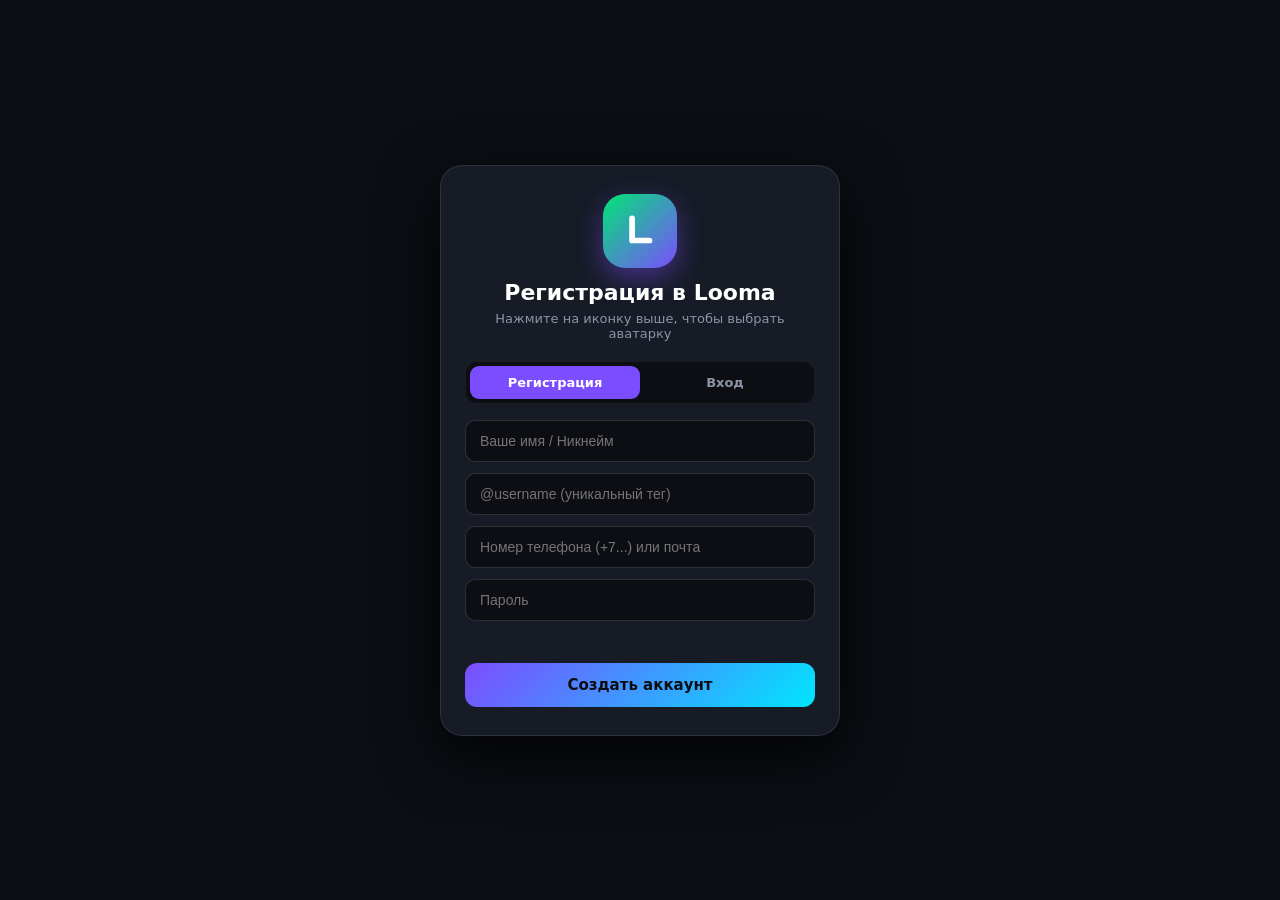
==== index.html @ 496d7947 "Update index.html" ====
<!DOCTYPE html>
<html lang="ru">
<head>
<meta charset="UTF-8">
<meta name="viewport" content="width=device-width, initial-scale=1.0">
<title>Looma</title>
<link rel="stylesheet" href="css/variables.css?v=10">
<link rel="stylesheet" href="css/base.css?v=10">
<link rel="stylesheet" href="css/layout.css?v=10">
<link rel="stylesheet" href="css/chatlist.css?v=10">
<link rel="stylesheet" href="css/chat.css?v=10">
<link rel="stylesheet" href="css/inputbar.css?v=10">
<link rel="stylesheet" href="css/panels.css?v=10">
<link rel="stylesheet" href="css/auth.css?v=10">
</head>
<body>
<svg xmlns="http://w3.org" style="display:none" aria-hidden="true">
  <symbol id="icon-menu" viewBox="0 0 24 24" fill="none" stroke="currentColor" stroke-width="2" stroke-linecap="round"><line x1="3" y1="6" x2="21" y2="6"/><line x1="3" y1="12" x2="21" y2="12"/><line x1="3" y1="18" x2="21" y2="18"/></symbol>
  <symbol id="icon-search" viewBox="0 0 24 24" fill="none" stroke="currentColor" stroke-width="2" stroke-linecap="round"><circle cx="11" cy="11" r="7"/><line x1="21" y1="21" x2="16.5" y2="16.5"/></symbol>
  <symbol id="icon-phone" viewBox="0 0 24 24" fill="none" stroke="currentColor" stroke-width="2" stroke-linecap="round" stroke-linejoin="round"><path d="M22 16.9v3a2 2 0 0 1-2.2 2 19.8 19.8 0 0 1-8.6-3.1 19.5 19.5 0 0 1-6-6A19.8 19.8 0 0 1 2.1 4.2 2 2 0 0 1 4.1 2h3a2 2 0 0 1 2 1.7c.1 1 .4 2 .7 2.9a2 2 0 0 1-.5 2.1L8.1 10a16 16 0 0 0 6 6l1.3-1.3a2 2 0 0 1 2.1-.4c.9.3 1.9.5 2.9.7a2 2 0 0 1 1.6 2z"/></symbol>
  <symbol id="icon-more" viewBox="0 0 24 24" fill="currentColor"><circle cx="12" cy="5" r="1.8"/><circle cx="12" cy="12" r="1.8"/><circle cx="12" cy="19" r="1.8"/></symbol>
  <symbol id="icon-send" viewBox="0 0 24 24" fill="currentColor"><path d="M21.9 4.6 18.8 19c-.2 1-.8 1.2-1.6.8l-4.5-3.3-2.2 2.1c-.2.2-.4.4-.9.4l.3-4.6L18.3 7c.4-.3-.1-.5-.6-.2L7.6 13.2 3.2 11.8c-1-.3-1-1 .2-1.4l17.2-6.6c.8-.3 1.5.2 1.3.8z"/></symbol>
  <symbol id="icon-attach" viewBox="0 0 24 24" fill="none" stroke="currentColor" stroke-width="2" stroke-linecap="round" stroke-linejoin="round"><path d="M21.4 11.05l-9.19 9.19a6 6 0 0 1-8.49-8.49l9.19-9.19a4 4 0 1 1 5.66 5.66l-9.2 9.19a2 2 0 0 1-2.82-2.83l8.49-8.48"/></symbol>
  <symbol id="icon-emoji" viewBox="0 0 24 24" fill="none" stroke="currentColor" stroke-width="2" stroke-linecap="round"><circle cx="12" cy="12" r="9"/><path d="M8 14s1.5 2 4 2 4-2 4-2"/><line x1="9" y1="9" x2="9.01" y2="9"/><line x1="15" y1="9" x2="15.01" y2="9"/></symbol>
  <symbol id="icon-mic" viewBox="0 0 24 24" fill="none" stroke="currentColor" stroke-width="2" stroke-linecap="round"><rect x="9" y="2" width="6" height="12" rx="3"/><path d="M5 10a7 7 0 0 0 14 0"/><line x1="12" y1="19" x2="12" y2="22"/></symbol>
  <symbol id="icon-back" viewBox="0 0 24 24" fill="none" stroke="currentColor" stroke-width="2" stroke-linecap="round" stroke-linejoin="round"><line x1="19" y1="12" x2="5" y2="12"/><polyline points="12 19 5 12 12 5"/></symbol>
  <symbol id="icon-pin" viewBox="0 0 24 24" fill="currentColor"><path d="M16 3a1 1 0 0 1 .7.3l4 4a1 1 0 0 1-1.4 1.4L17 6.4V11l3.2 3.2a1 1 0 0 1-.7 1.7H14v5.3a1 1 0 0 1-2 0v-5.3H6.5a1 1 0 0 1-.7-1.7L9 11V6.4L6.7 8.7A1 1 0 0 1 5.3 7.3l4-4A1 1 0 0 1 10 3h6z" transform="rotate(45 12 12)"/></symbol>
  <symbol id="icon-mute" viewBox="0 0 24 24" fill="currentColor"><path d="M12 3v10.55A4 4 0 1 0 14 17V7h4V3h-6z"/><line x1="4" y1="4" x2="20" y2="20" stroke="currentColor" stroke-width="2"/></symbol>
  <symbol id="icon-check" viewBox="0 0 24 24" fill="none" stroke="currentColor" stroke-width="2.4" stroke-linecap="round" stroke-linejoin="round"><polyline points="20 6 9 17 4 12"/></symbol>
  <symbol id="icon-check-double" viewBox="0 0 24 24" fill="none" stroke="currentColor" stroke-width="2.2" stroke-linecap="round" stroke-linejoin="round"><polyline points="17 6 8.5 14.5 5 11"/><polyline points="21.5 6 13 14.5 11.5 13"/></symbol>
  <symbol id="icon-play" viewBox="0 0 24 24" fill="currentColor"><circle cx="12" cy="12" r="10" opacity=".25"/><path d="M10 8.5v7l6-3.5z"/></symbol>
  <symbol id="icon-file" viewBox="0 0 24 24" fill="none" stroke="currentColor" stroke-width="2" stroke-linecap="round" stroke-linejoin="round"><path d="M14 2H6a2 2 0 0 0-2 2v16a2 2 0 0 0 2 2h12a2 2 0 0 0 2-2V8z"/><polyline points="14 2 14 8 20 8"/><line x1="9" y1="13" x2="15" y2="13"/><line x1="9" y1="17" x2="13" y2="17"/></symbol>
  <symbol id="icon-image" viewBox="0 0 24 24" fill="none" stroke="currentColor" stroke-width="2" stroke-linecap="round" stroke-linejoin="round"><rect x="3" y="3" width="18" height="18" rx="2"/><circle cx="8.5" cy="8.5" r="1.5"/><polyline points="21 15 16 10 5 21"/></symbol>
  <symbol id="icon-chevron" viewBox="0 0 24 24" fill="none" stroke="currentColor" stroke-width="2" stroke-linecap="round" stroke-linejoin="round"><polyline points="6 9 12 15 18 9"/></symbol>
  <symbol id="icon-close" viewBox="0 0 24 24" fill="none" stroke="currentColor" stroke-width="2" stroke-linecap="round"><line x1="18" y1="6" x2="6" y2="18"/><line x1="6" y1="6" x2="18" y2="18"/></symbol>
  <symbol id="icon-edit" viewBox="0 0 24 24" fill="none" stroke="currentColor" stroke-width="2" stroke-linecap="round" stroke-linejoin="round"><path d="M11 4H4a2 2 0 0 0-2 2v14a2 2 0 0 0 2 2h14a2 2 0 0 0 2-2v-7"/><path d="M18.5 2.5a2.1 2.1 0 0 1 3 3L12 15l-4 1 1-4z"/></symbol>
  <symbol id="icon-logo" viewBox="0 0 24 24" fill="none"><path d="M7 4v14h11" stroke="currentColor" stroke-width="3.6" stroke-linecap="round" stroke-linejoin="round"/></symbol>
</svg>

<div id="app">
  <aside id="sidebar">
    <div id="searchbar">
      <button id="menuBtn" class="iconbtn" title="Меню Looma"></button>
      <div id="searchWrap">
        <span class="sic"></span>
        <input id="search" placeholder="Поиск" autocomplete="off">
      </div>
    </div>
    <div id="chatlist"></div>
    <button id="newChatBtn" class="iconbtn fab" title="Новый чат"></button>
  </aside>

  <main id="chatpane">
    <div id="welcome">
      <div class="ball"></div>
      <p>Выберите чат, чтобы начать общение в Looma</p>
    </div>
  </main>
</div>

<div id="overlay"></div>
<div id="modalback"></div>

<script src="js/utils/dom.js?v=10"></script>
<script src="js/utils/format.js?v=10"></script>
<script src="js/api.js?v=10"></script>
<script src="js/data/stickers.js?v=10"></script>
<script src="js/store.js?v=10"></script>
<script src="js/components/auth.js?v=10"></script>
<script src="js/components/newchat.js?v=10"></script>
<script src="js/components/chatlist.js?v=10"></script>
<script src="js/components/bubbles.js?v=10"></script>
<script src="js/components/chatview.js?v=10"></script>
<script src="js/components/inputbar.js?v=10"></script>
<script src="js/components/infopanel.js?v=10"></script>
<script src="js/components/settings.js?v=10"></script>
<script src="js/app.js?v=10"></script>
</body>
</html>
---- css/variables.css ----
/* ================= variables.css — Looma Dark & Light Themes + Animations ================= */
:root {
  --accent: #7c4dff;
  --accent-dark: #651fff;
  --green: #00e676;
  --tick-blue: #00e5ff;
  --bg: #0c0e14;
  --outgoing: #251b47;
  --text: #f1f5f9;
  --grey: #8b95a5;
  --grey-light: #64748b;
  --border: rgba(255, 255, 255, 0.08);
  --hover: rgba(124, 77, 255, 0.12);
  --active-chat: rgba(124, 77, 255, 0.22);
  --danger: #ff5252;
  --shadow: 0 2px 8px rgba(0, 0, 0, 0.45);
  --shadow-pop: 0 10px 30px rgba(0, 0, 0, 0.7);
  --radius: 12px;
  --font: 'Segoe UI', system-ui, -apple-system, 'Helvetica Neue', sans-serif;
}

/* Тёмная тема (включена по умолчанию) */
html:not([data-theme="light"]) body,
html:not([data-theme="light"]) #app,
html:not([data-theme="light"]) #sidebar,
html:not([data-theme="light"]) #chatlist,
html:not([data-theme="light"]) #settingsview,
html:not([data-theme="light"]) .sbody,
html:not([data-theme="light"]) #infopanel {
  background-color: #121620 !important;
  color: var(--text) !important;
}

html:not([data-theme="light"]) #chatpane,
html:not([data-theme="light"]) #messages,
html:not([data-theme="light"]) #welcome {
  background-color: #0c0e14 !important;
  background-image: radial-gradient(circle at 50% 20%, rgba(124, 77, 255, 0.08), transparent 60%) !important;
  color: var(--text) !important;
}

html:not([data-theme="light"]) #searchbar,
html:not([data-theme="light"]) #searchWrap,
html:not([data-theme="light"]) .shead,
html:not([data-theme="light"]) .chead,
html:not([data-theme="light"]) .composer {
  background-color: #161b26 !important;
  color: var(--text) !important;
  border-color: var(--border) !important;
}

html:not([data-theme="light"]) .scard,
html:not([data-theme="light"]) .modal,
html:not([data-theme="light"]) .ctxmenu,
html:not([data-theme="light"]) .picker,
html:not([data-theme="light"]) .attachmenu {
  background-color: #161b26 !important;
  color: #f1f5f9 !important;
  border: 1px solid rgba(255, 255, 255, 0.09) !important;
}

html:not([data-theme="light"]) .bubble.in {
  background-color: #181d2a !important;
  color: #f1f5f9 !important;
  border: 1px solid rgba(255, 255, 255, 0.06);
}

html:not([data-theme="light"]) .bubble.out {
  background: linear-gradient(135deg, #3b2478, #271a52) !important;
  color: #ffffff !important;
  border: 1px solid rgba(124, 77, 255, 0.35);
}

html:not([data-theme="light"]) input,
html:not([data-theme="light"]) textarea {
  background-color: #0c0e14 !important;
  color: #ffffff !important;
  border-color: rgba(255, 255, 255, 0.14) !important;
  border-radius: 10px !important;
}

/* Фирменная неоновая эмблема Looma с буквой L */
#welcome .ball {
  width: 82px !important;
  height: 82px !important;
  border-radius: 24px !important;
  background: linear-gradient(135deg, #00e676, #7c4dff) !important;
  color: #ffffff !important;
  box-shadow: 0 12px 32px rgba(124, 77, 255, 0.45), 0 0 24px rgba(0, 230, 118, 0.25) !important;
  display: flex !important;
  align-items: center !important;
  justify-content: center !important;
  margin-bottom: 14px !important;
}

#welcome .ball svg {
  width: 42px !important;
  height: 42px !important;
  color: #ffffff !important;
}

/* Светлая тема */
html[data-theme="light"] {
  --bg: #eef2f6;
  --outgoing: #ede7ff;
  --text: #1e293b;
  --grey: #64748b;
  --grey-light: #94a3b8;
  --border: #e2e8f0;
  --hover: rgba(124, 77, 255, 0.08);
  --active-chat: rgba(124, 77, 255, 0.15);
}

/* Плавные анимации переходов, ввода и удаления сообщений */
@keyframes loomaFadeIn {
  from { opacity: 0; }
  to { opacity: 1; }
}

@keyframes loomaCardPop {
  0% { opacity: 0; transform: translateY(14px) scale(0.96); }
  100% { opacity: 1; transform: translateY(0) scale(1); }
}

@keyframes msgSlideIn {
  0% { opacity: 0; transform: translateY(10px) scale(0.97); }
  100% { opacity: 1; transform: translateY(0) scale(1); }
}

@keyframes msgVanish {
  0% { opacity: 1; transform: scale(1); max-height: 200px; }
  100% { opacity: 0; transform: translateX(18px) scale(0.92); max-height: 0; margin: 0; padding: 0; }
}

.bubble, .msg {
  animation: msgSlideIn 0.24s cubic-bezier(0.22, 1, 0.36, 1);
  transition: transform 0.18s ease, opacity 0.22s ease, background-color 0.2s ease;
}

.bubble.deleting, .msg.deleting {
  animation: msgVanish 0.26s ease forwards !important;
  pointer-events: none;
}

#settingsview, #chatpane, .chatitem, .iconbtn, .avatar, button {
  transition: transform 0.18s cubic-bezier(0.22, 1, 0.36, 1), background-color 0.2s ease, box-shadow 0.2s ease, border-color 0.2s ease;
}

.chatitem:active, .iconbtn:active, .avatar:active, button:active {
  transform: scale(0.95);
}

input:focus, textarea:focus {
  border-color: #7c4dff !important;
  box-shadow: 0 0 0 3px rgba(124, 77, 255, 0.22) !important;
}
---- css/base.css ----
/* ================= base.css — reset, primitives ================= */
*{margin:0;padding:0;box-sizing:border-box}
html,body{height:100%}
body{font-family:var(--font);color:var(--text);overflow:hidden;background:var(--bg)}
button{font-family:inherit}

/* inline svg icon helper — pairs with assets/icons.svg sprite */
.ic{width:22px;height:22px;flex-shrink:0}
.ic.sm{width:16px;height:16px}
.ic.lg{width:28px;height:28px}

/* circular avatar with telegram-style gradient backgrounds */
.avatar{border-radius:50%;flex-shrink:0;display:flex;align-items:center;justify-content:center;
  color:#fff;font-weight:600;letter-spacing:.5px;user-select:none}
.avatar.a50{width:50px;height:50px;font-size:19px}
.avatar.a44{width:44px;height:44px;font-size:17px}
.avatar.a60{width:60px;height:60px;font-size:23px}
.g1{background:linear-gradient(135deg,#ff845e,#d45246)}
.g2{background:linear-gradient(135deg,#6ab2e8,#3f7db5)}
.g3{background:linear-gradient(135deg,#7ed321,#4a9e1e)}
.g4{background:linear-gradient(135deg,#b06ab3,#7b4b94)}
.g5{background:linear-gradient(135deg,#ffa940,#e07b1f)}
.g6{background:linear-gradient(135deg,#5ac8fa,#2f80ed)}
.g7{background:linear-gradient(135deg,#ff6b9d,#c93a6e)}
.g8{background:linear-gradient(135deg,#4dd0a6,#2a9e76)}

/* round grey icon button */
.iconbtn{width:40px;height:40px;border:none;background:none;border-radius:50%;cursor:pointer;
  display:flex;align-items:center;justify-content:center;color:var(--grey);flex-shrink:0}
.iconbtn:hover{background:var(--hover)}

::-webkit-scrollbar{width:6px;height:6px}
::-webkit-scrollbar-thumb{background:#c4cdd4;border-radius:3px}
::-webkit-scrollbar-track{background:transparent}
---- css/layout.css ----
/* ================= layout.css — app shell ================= */
#app{display:flex;height:100vh;width:100vw;position:relative}

/* ---------- LEFT PANEL ---------- */
#sidebar{width:420px;min-width:420px;max-width:420px;background:#fff;display:flex;
  flex-direction:column;border-right:1px solid var(--border);z-index:5}

/* ---------- RIGHT PANE ---------- */
#chatpane{flex:1;display:flex;flex-direction:column;min-width:0;position:relative}

/* welcome placeholder (no chat selected) */
#welcome{flex:1;display:flex;flex-direction:column;align-items:center;justify-content:center;
  background:var(--bg);gap:14px;color:var(--grey)}
#welcome .ball{width:120px;height:120px;border-radius:50%;
  background:linear-gradient(135deg,#5ac8fa,#2f80ed);
  display:flex;align-items:center;justify-content:center;box-shadow:var(--shadow-pop)}
#welcome .ball .ic{width:64px;height:64px;color:#fff}
#welcome p{font-size:15px}

/* generic overlay root for panels / modals / context menus */
#overlay{position:fixed;inset:0;pointer-events:none;z-index:100}
#overlay>*{pointer-events:auto}

@media(max-width:900px){
  #sidebar{width:340px;min-width:340px;max-width:340px}
}
@media(max-width:760px){
  #sidebar{width:100%;min-width:0;max-width:none}
  #chatpane{display:none}
  #chatpane.open{display:flex;position:fixed;inset:0;z-index:20;background:var(--bg)}
}
---- css/chatlist.css ----
/* ================= chatlist.css — left panel ================= */
#searchbar{padding:10px 12px;background:#fff;border-bottom:1px solid var(--border);
  display:flex;gap:8px;align-items:center}
#searchWrap{flex:1;position:relative}
#search{width:100%;border:none;background:#f1f4f6;border-radius:20px;
  padding:10px 16px 10px 40px;font-size:14px;outline:none;font-family:inherit}
#search:focus{background:#e9eef2}
#searchWrap .ic{position:absolute;left:12px;top:50%;transform:translateY(-50%);
  opacity:.5;width:18px;height:18px}

#chatlist{flex:1;overflow-y:auto}
.chat{display:flex;align-items:center;gap:12px;padding:10px 14px;cursor:pointer;position:relative}
.chat:hover{background:var(--hover)}
.chat.active{background:var(--active-chat)}
.chat .info{flex:1;min-width:0}
.chat .top{display:flex;justify-content:space-between;align-items:baseline}
.chat .name{font-weight:700;font-size:15px;white-space:nowrap;overflow:hidden;
  text-overflow:ellipsis;display:flex;align-items:center;gap:6px}
.chat .name .ic{width:15px;height:15px;color:var(--grey-light)}
.chat .time{font-size:12px;color:var(--grey);flex-shrink:0;margin-left:8px}
.chat .bottom{display:flex;justify-content:space-between;align-items:center;margin-top:3px}
.chat .snippet{font-size:14px;color:var(--grey);white-space:nowrap;overflow:hidden;
  text-overflow:ellipsis;flex:1}
.chat .snippet .ticks{font-size:13px}
.chat .snippet b{color:#5a6672;font-weight:600}
.badge{background:var(--green);color:#fff;font-size:12px;font-weight:600;min-width:22px;height:22px;
  border-radius:11px;display:flex;align-items:center;justify-content:center;
  padding:0 6px;margin-left:8px;flex-shrink:0}
.chat.muted .badge{background:#c4c9cc}
.chat .right{display:flex;align-items:center;flex-shrink:0}
.muteIcon{color:#b8bdc1;margin-left:6px}
.empty-list{padding:32px;text-align:center;color:var(--grey);font-size:14px}
.pin-sep{padding:6px 16px 2px;font-size:12px;color:var(--grey-light);font-weight:600;
  text-transform:uppercase;letter-spacing:.5px}
---- css/chat.css ----
/* ================= chat.css — conversation view ================= */
#cheader{background:#fff;display:flex;align-items:center;gap:12px;padding:8px 16px;
  border-bottom:1px solid var(--border);flex-shrink:0}
#cheader .avatar{cursor:pointer}
#ctitle{flex:1;min-width:0;cursor:pointer}
#ctitle .name{font-weight:700;font-size:16px;white-space:nowrap;overflow:hidden;text-overflow:ellipsis}
#ctitle .status{font-size:13px;color:var(--accent);white-space:nowrap;overflow:hidden;text-overflow:ellipsis}
#ctitle .status.typing{font-style:italic}
#cheader .iconbtn{color:var(--grey)}

/* in-chat search bar (toggled from header) */
#chatsearch{display:none;align-items:center;gap:8px;background:#fff;padding:8px 16px;
  border-bottom:1px solid var(--border)}
#chatsearch.open{display:flex}
#chatsearch input{flex:1;border:none;background:#f1f4f6;border-radius:18px;padding:9px 16px;
  font-size:14px;outline:none;font-family:inherit}
#chatsearch .count{font-size:12px;color:var(--grey);white-space:nowrap}

#messages{flex:1;overflow-y:auto;padding:16px 8%;position:relative;background-color:var(--bg);
  background-image:radial-gradient(#d5dbe2 1px,transparent 1px);background-size:22px 22px}
#msgsInner{max-width:760px;margin:0 auto;display:flex;flex-direction:column;gap:6px}
.datebubble{align-self:center;background:#c9d4dc;color:#5a6a78;font-size:12.5px;font-weight:600;
  padding:5px 14px;border-radius:14px;margin:8px 0}

/* ---------- message bubbles ---------- */
.msg{max-width:65%;padding:8px 12px 6px;border-radius:var(--radius);font-size:14.5px;line-height:1.45;
  position:relative;box-shadow:var(--shadow);word-wrap:break-word;overflow-wrap:anywhere}
.msg.in{background:#fff;align-self:flex-start;border-top-left-radius:3px}
.msg.out{background:var(--outgoing);align-self:flex-end;border-top-right-radius:3px}
.msg .sender{font-weight:700;font-size:13.5px;margin-bottom:2px;cursor:pointer}
.msg .fwd{font-size:12.5px;color:var(--grey);font-style:italic;margin-bottom:4px}
.msg .body{display:inline;white-space:pre-wrap}
.msg .meta{display:flex;justify-content:flex-end;align-items:center;gap:4px;font-size:11.5px;
  color:var(--grey-light);margin-top:4px;float:right;margin-left:10px;user-select:none}
.msg .clear{clear:both}
.msg.hl{outline:2px solid var(--accent);outline-offset:2px}

/* quoted reply inside a bubble */
.msg .quote{border-left:3px solid var(--accent);background:rgba(86,130,163,.08);border-radius:4px;
  padding:6px 10px;margin-bottom:6px;font-size:13px;cursor:pointer}
.msg .quote .qsender{font-weight:700;color:var(--accent);font-size:12.5px}
.msg .quote .qtext{color:var(--grey);white-space:nowrap;overflow:hidden;text-overflow:ellipsis}

/* ticks */
.ticks{font-size:13px;letter-spacing:-2px}
.ticks.sent{color:var(--grey-light)}
.ticks.read{color:var(--tick-blue)}

/* image message */
.msg .pic{display:block;max-width:320px;width:100%;border-radius:6px;margin:-2px -2px 4px;cursor:pointer}
/* file message */
.msg .file{display:flex;align-items:center;gap:10px;background:rgba(0,0,0,.04);
  border-radius:8px;padding:10px 12px;margin-bottom:4px;min-width:220px}
.msg .file .fic{width:42px;height:42px;border-radius:50%;background:var(--accent);color:#fff;
  display:flex;align-items:center;justify-content:center;flex-shrink:0}
.msg .file .fname{font-weight:600;font-size:13.5px;word-break:break-all}
.msg .file .fsize{font-size:12px;color:var(--grey-light)}
/* voice message */
.msg .voice{display:flex;align-items:center;gap:10px;min-width:230px;padding:4px 0}
.msg .voice .vplay{width:38px;height:38px;border-radius:50%;background:var(--accent);color:#fff;
  border:none;cursor:pointer;display:flex;align-items:center;justify-content:center;flex-shrink:0}
.msg .voice .vwave{display:flex;align-items:center;gap:2px;height:28px;flex:1}
.msg .voice .vwave i{width:3px;background:var(--accent);border-radius:2px;opacity:.85}
.msg .voice .vdur{font-size:12px;color:var(--grey-light)}
/* sticker (big emoji) */
.msg.stickerbox{background:none;box-shadow:none;padding:0}
.msg .sticker{font-size:64px;line-height:1}

/* ---------- right-click context menu ---------- */
.ctxmenu{position:fixed;background:#fff;border-radius:10px;box-shadow:var(--shadow-pop);
  padding:6px 0;min-width:190px;z-index:200}
.ctxmenu button{display:flex;align-items:center;gap:12px;width:100%;border:none;background:none;
  padding:10px 16px;font-size:14px;cursor:pointer;color:var(--text);text-align:left}
.ctxmenu button:hover{background:var(--hover)}
.ctxmenu button.danger{color:var(--danger)}
.ctxmenu button .ic{width:18px;height:18px;color:var(--grey)}
.ctxmenu hr{border:none;border-top:1px solid var(--border);margin:4px 0}
---- css/inputbar.css ----
/* ================= inputbar.css — composer ================= */
#inputbar{background:#fff;padding:10px 16px;display:flex;align-items:center;gap:6px;
  border-top:1px solid var(--border);position:relative;flex-shrink:0}
#inputbar .iconbtn{color:var(--grey-light)}
#msgInput{flex:1;border:none;outline:none;font-size:15px;padding:12px 16px;background:#f1f4f6;
  border-radius:22px;font-family:inherit;min-width:0}
#sendBtn{background:var(--accent);transition:background .15s}
#sendBtn:hover{background:var(--accent-dark)}
#sendBtn .ic{color:#fff}

/* reply-to preview strip above the input */
#replybar{display:none;align-items:center;gap:10px;background:#fff;padding:8px 16px;
  border-top:1px solid var(--border);border-left:3px solid var(--accent)}
#replybar.open{display:flex}
#replybar .rsender{font-weight:700;color:var(--accent);font-size:13px}
#replybar .rtext{font-size:13px;color:var(--grey);flex:1;white-space:nowrap;overflow:hidden;text-overflow:ellipsis}
#replybar .iconbtn{width:32px;height:32px}

/* emoji picker popover */
#emojipick{position:absolute;bottom:64px;left:12px;width:340px;max-height:300px;background:#fff;
  border-radius:12px;box-shadow:var(--shadow-pop);display:none;flex-direction:column;overflow:hidden;z-index:50}
#emojipick.open{display:flex}
#emojipick .etabs{display:flex;gap:4px;padding:8px;border-bottom:1px solid var(--border)}
#emojipick .etabs button{border:none;background:none;font-size:20px;cursor:pointer;padding:6px 10px;border-radius:8px}
#emojipick .etabs button.on{background:var(--hover)}
#emojipick .egrid{padding:10px;overflow-y:auto;display:grid;grid-template-columns:repeat(8,1fr);gap:2px}
#emojipick .egrid button{border:none;background:none;font-size:24px;cursor:pointer;padding:6px;border-radius:8px;line-height:1}
#emojipick .egrid button:hover{background:var(--hover);transform:scale(1.2)}

/* attach menu popover */
#attachmenu{position:absolute;bottom:64px;left:52px;background:#fff;border-radius:12px;
  box-shadow:var(--shadow-pop);padding:6px 0;min-width:200px;display:none;z-index:50}
#attachmenu.open{display:block}
#attachmenu button{display:flex;align-items:center;gap:12px;width:100%;border:none;background:none;
  padding:11px 18px;font-size:14px;cursor:pointer;color:var(--text)}
#attachmenu button:hover{background:var(--hover)}
#attachmenu .ic{color:var(--accent)}

/* fake voice recorder UI */
#recorder{display:none;align-items:center;gap:12px;flex:1;padding:8px 4px}
#recorder.open{display:flex}
#recorder .rdot{width:12px;height:12px;border-radius:50%;background:#e33;animation:blink 1s infinite}
@keyframes blink{50%{opacity:.2}}
#recorder .rtime{font-size:15px;font-weight:600;font-variant-numeric:tabular-nums}
#recorder .rwaves{flex:1;display:flex;align-items:center;gap:2px;height:26px;overflow:hidden}
#recorder .rwaves i{width:3px;background:var(--grey-light);border-radius:2px;animation:wv .5s infinite alternate}
@keyframes wv{from{height:6px}to{height:22px}}
#recorder .rhint{font-size:12px;color:var(--grey)}
---- css/panels.css ----
/* ================= panels.css — info panel, settings, modals ================= */

/* ---------- right slide-over info panel ---------- */
#infopanel{position:absolute;top:0;right:0;bottom:0;width:380px;max-width:90vw;background:#fff;
  box-shadow:-8px 0 24px rgba(0,0,0,.15);transform:translateX(105%);transition:transform .25s ease;
  display:flex;flex-direction:column;z-index:60}
#infopanel.open{transform:translateX(0)}
#infopanel .phead{display:flex;align-items:center;gap:10px;padding:10px 12px;border-bottom:1px solid var(--border)}
#infopanel .phead h3{font-size:16px;flex:1}
#infopanel .pbody{flex:1;overflow-y:auto}
#infopanel .phero{padding:24px 16px;text-align:center;border-bottom:1px solid var(--border)}
#infopanel .phero .avatar{margin:0 auto 10px}
#infopanel .phero h2{font-size:18px;margin-bottom:4px}
#infopanel .phero .sub{font-size:13px;color:var(--grey)}
#infopanel .prow{display:flex;align-items:center;gap:14px;padding:12px 18px;cursor:pointer;font-size:14.5px}
#infopanel .prow:hover{background:var(--hover)}
#infopanel .prow .ic{color:var(--grey)}
#infopanel .prow.danger{color:var(--danger)}
#infopanel .prow.danger .ic{color:var(--danger)}
#infopanel .psec{padding:14px 18px 6px;font-size:13px;color:var(--grey);font-weight:600}
#infopanel .members{padding:0 0 8px}
#infopanel .member{display:flex;align-items:center;gap:12px;padding:8px 18px}
#infopanel .member .mname{flex:1;font-size:14.5px;font-weight:600}
#infopanel .member .mrole{font-size:12px;color:var(--grey-light)}
#mediagrid{display:grid;grid-template-columns:repeat(3,1fr);gap:3px;padding:0 3px 12px}
#mediagrid img{width:100%;aspect-ratio:1;object-fit:cover;cursor:pointer;display:block}

/* ---------- settings view (replaces chat pane) ---------- */
#settingsview{flex:1;display:none;flex-direction:column;background:var(--bg);min-width:0}
#settingsview.open{display:flex}
#settingsview .shead{background:#fff;display:flex;align-items:center;gap:12px;
  padding:8px 16px;border-bottom:1px solid var(--border)}
#settingsview .shead h2{font-size:17px;flex:1}
#settingsview .sbody{flex:1;overflow-y:auto;max-width:640px;width:100%;margin:0 auto;padding:20px 16px}
.scard{background:#fff;border-radius:12px;box-shadow:var(--shadow);margin-bottom:16px;overflow:hidden}
.scard .srow{display:flex;align-items:center;gap:14px;padding:14px 18px;font-size:15px}
.scard .srow+.srow{border-top:1px solid var(--border)}
.scard .srow .lab{flex:1}
.scard .srow .desc{font-size:12.5px;color:var(--grey);margin-top:2px}
.scard .srow .ic{color:var(--grey)}
/* toggle switch */
.toggle{width:46px;height:28px;border-radius:14px;background:#c9d2d8;border:none;cursor:pointer;
  position:relative;transition:background .15s;flex-shrink:0}
.toggle::after{content:'';position:absolute;top:3px;left:3px;width:22px;height:22px;border-radius:50%;
  background:#fff;box-shadow:var(--shadow);transition:left .15s}
.toggle.on{background:var(--accent)}
.toggle.on::after{left:21px}
.swatchrow{display:flex;gap:10px;padding:4px 0}
.swatch{width:38px;height:38px;border-radius:50%;border:3px solid transparent;cursor:pointer}
.swatch.on{border-color:#fff;box-shadow:0 0 0 2px var(--text)}
#profilename{border:none;outline:none;font-size:17px;font-weight:700;font-family:inherit;width:100%}
#profilename:focus{border-bottom:2px solid var(--accent)}

/* ---------- forward picker modal ---------- */
#modalback{position:fixed;inset:0;background:rgba(0,0,0,.45);display:none;align-items:center;
  justify-content:center;z-index:150}
#modalback.open{display:flex}
#fwdmodal{background:#fff;border-radius:14px;width:380px;max-width:92vw;max-height:70vh;
  display:flex;flex-direction:column;overflow:hidden;box-shadow:var(--shadow-pop)}
#fwdmodal .fhead{padding:14px 18px;border-bottom:1px solid var(--border);font-weight:700;font-size:16px}
#fwdmodal .flist{overflow-y:auto;padding:6px 0}
#fwdmodal .frow{display:flex;align-items:center;gap:12px;padding:9px 18px;cursor:pointer;font-size:15px}
#fwdmodal .frow:hover{background:var(--hover)}
#fwdmodal .frow .fname{flex:1;font-weight:600}

/* toast */
#toast{position:fixed;bottom:28px;left:50%;transform:translateX(-50%) translateY(20px);background:#2b2f33;
  color:#fff;padding:11px 22px;border-radius:24px;font-size:14px;opacity:0;transition:all .25s;z-index:300}
#toast.show{opacity:1;transform:translateX(-50%) translateY(0)}
---- css/auth.css ----
/* ================= css/auth.css — auth screen, new-chat modal, compose FAB ================= */

/* ---------- auth gate ---------- */
#authroot {
  position: fixed; inset: 0; z-index: 200;
  display: none; align-items: center; justify-content: center;
  background: #0e1621;
  padding: 20px;
}
#authroot.open { display: flex; }

.authcard {
  width: 100%; max-width: 360px;
  background: #17212b; border-radius: 12px;
  padding: 36px 32px 28px; text-align: center;
  box-shadow: 0 12px 48px rgba(0,0,0,.5);
}
.authlogo {
  width: 72px; height: 72px; margin: 0 auto 16px;
  border-radius: 50%; background: #2f80ed;
  display: flex; align-items: center; justify-content: center;
  color: #fff;
}
.authlogo .ic.lg { width: 38px; height: 38px; }
.authcard h1 { color: #fff; font-size: 24px; margin: 0 0 8px; font-weight: 600; }
.authsub { color: #7f91a4; font-size: 13.5px; line-height: 1.55; margin: 0 0 18px; }

.authtabs { display: flex; background: #0e1621; border-radius: 8px; padding: 4px; margin-bottom: 16px; }
.authtabs button {
  flex: 1; border: 0; background: transparent; color: #7f91a4;
  padding: 8px; border-radius: 6px; font-size: 14px; cursor: pointer;
}
.authtabs button.on { background: #242f3d; color: #fff; font-weight: 600; }

.authcard input {
  width: 100%; box-sizing: border-box;
  background: #0e1621; border: 1px solid #242f3d; border-radius: 8px;
  color: #fff; font-size: 15px; padding: 11px 14px; margin-bottom: 10px; outline: none;
}
.authcard input:focus { border-color: #2f80ed; }
.autherr {
  min-height: 20px; color: #e5655f; font-size: 13px; margin: 2px 0 8px;
  display: none;
}
.autherr.show { display: block; }
.authbtn {
  width: 100%; border: 0; border-radius: 8px; cursor: pointer;
  background: #2f80ed; color: #fff; font-size: 15px; font-weight: 600;
  padding: 12px; margin-top: 2px;
}
.authbtn:disabled { opacity: .6; cursor: default; }
.authbtn:hover:not(:disabled) { background: #3a8df0; }
.authhint { color: #5c6f84; font-size: 12px; margin: 14px 0 0; }
.authhint b { color: #7f91a4; }

/* ---------- compose FAB in the sidebar ---------- */
#sidebar { position: relative; }
#newChatBtn.fab {
  position: absolute; right: 16px; bottom: 16px;
  width: 52px; height: 52px; border-radius: 50%;
  background: #2f80ed; color: #fff; border: 0; cursor: pointer;
  display: flex; align-items: center; justify-content: center;
  box-shadow: 0 4px 14px rgba(0,0,0,.4);
  z-index: 5;
}
#newChatBtn.fab:hover { background: #3a8df0; }
#newChatBtn.fab .ic { width: 24px; height: 24px; }

/* ---------- new chat modal ---------- */
#newchatmodal {
  width: min(420px, calc(100vw - 40px)); max-height: 70vh;
  background: #17212b; border-radius: 12px; overflow: hidden;
  display: flex; flex-direction: column;
  box-shadow: 0 12px 48px rgba(0,0,0,.5);
  animation: pop .16s ease-out;
}
@keyframes pop { from { transform: scale(.96); opacity: 0; } }
#newchatmodal .fhead {
  display: flex; align-items: center; justify-content: space-between;
  padding: 16px 18px 12px; color: #fff; font-size: 17px; font-weight: 600;
}
.nctoggle {
  border: 0; background: none; color: #6ab2f2; font-size: 13.5px;
  cursor: pointer; padding: 4px 6px;
}
.nctoggle:hover { text-decoration: underline; }
#ncGroupName { padding: 0 18px 8px; }
#ncGroupName input, .ncsearch input {
  width: 100%; box-sizing: border-box;
  background: #0e1621; border: 1px solid #242f3d; border-radius: 8px;
  color: #fff; font-size: 14px; padding: 10px 12px; outline: none;
}
#ncGroupName input:focus, .ncsearch input:focus { border-color: #2f80ed; }
.ncsearch { padding: 0 18px 10px; }
#ncResults { overflow-y: auto; min-height: 120px; max-height: 44vh; padding: 0 8px 8px; }
.ncempty { color: #5c6f84; font-size: 13.5px; text-align: center; padding: 28px 10px; }
.nrow {
  display: flex; align-items: center; gap: 12px;
  padding: 9px 10px; border-radius: 8px; cursor: pointer;
}
.nrow:hover { background: #1f2b38; }
.nrow .ninfo { flex: 1; min-width: 0; }
.nrow .nname { color: #fff; font-size: 14.5px; }
.nrow .nsub { color: #7f91a4; font-size: 12.5px; }
.botbadge {
  background: #242f3d; color: #6ab2f2; font-size: 10.5px;
  border-radius: 4px; padding: 1px 6px; margin-left: 6px; vertical-align: 1px;
}
.nrow .ncheck {
  width: 22px; height: 22px; border-radius: 50%;
  border: 2px solid #5c6f84; display: flex; align-items: center; justify-content: center;
  color: transparent; flex: none;
}
.nrow.picked .ncheck { background: #2f80ed; border-color: #2f80ed; color: #fff; }
.ncfoot {
  display: flex; align-items: center; justify-content: space-between;
  padding: 12px 18px 16px; border-top: 1px solid #0e1621;
}
.ncfoot #ncCount { color: #7f91a4; font-size: 13px; }
.ncfoot .authbtn { width: auto; padding: 10px 22px; margin: 0; }

/* logout row in settings */
.srow.danger-row { cursor: pointer; }
.srow.danger-row .lab { color: #e5655f; }
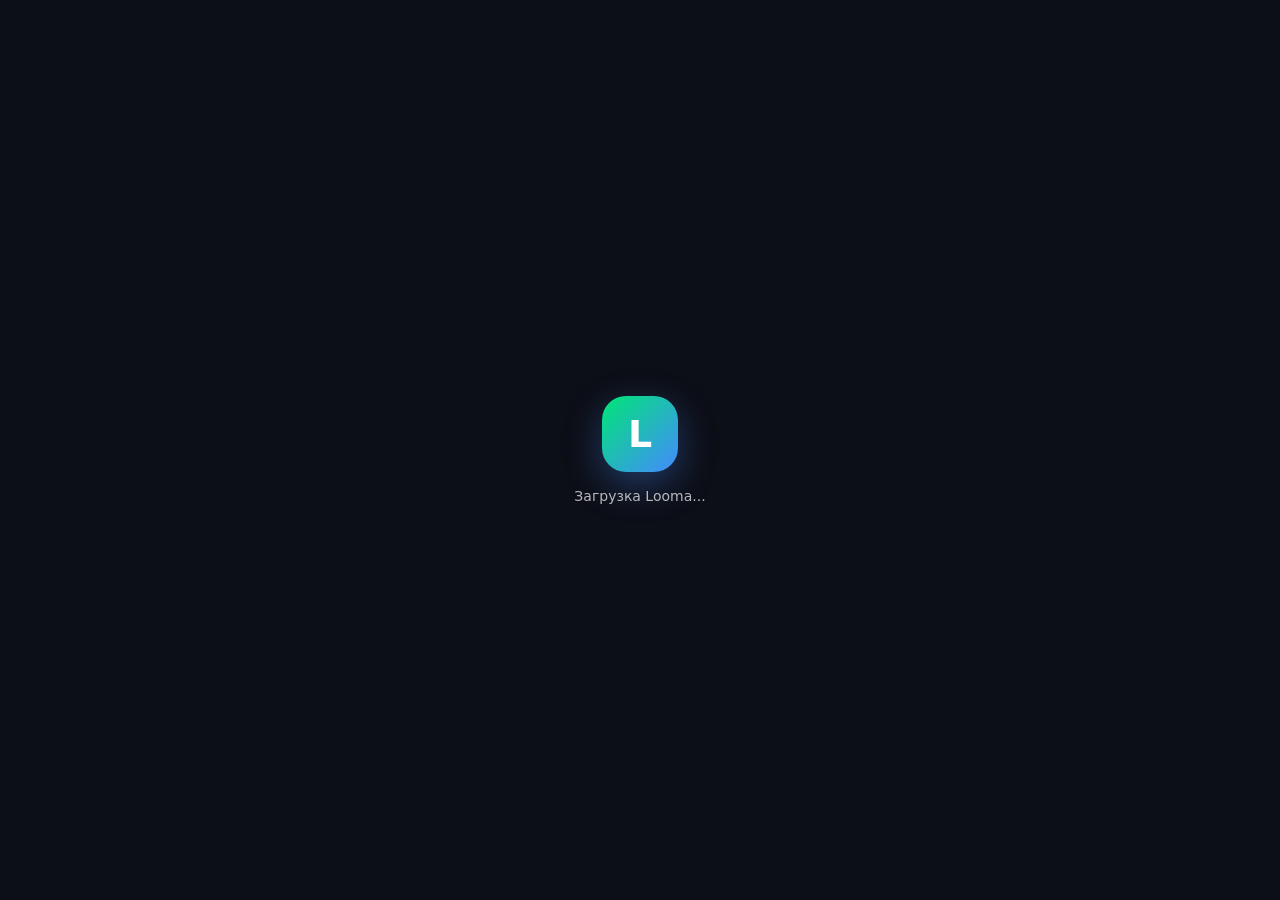
==== commit 2678c3c6: "Update index.html" ====
--- a/index.html
+++ b/index.html
@@ -3,17 +3,95 @@
 <head>
 <meta charset="UTF-8">
 <meta name="viewport" content="width=device-width, initial-scale=1.0">
+<meta http-equiv="Cache-Control" content="no-cache, no-store, must-revalidate">
+<meta http-equiv="Pragma" content="no-cache">
+<meta http-equiv="Expires" content="0">
 <title>Looma</title>
-<link rel="stylesheet" href="css/variables.css?v=10">
-<link rel="stylesheet" href="css/base.css?v=10">
-<link rel="stylesheet" href="css/layout.css?v=10">
-<link rel="stylesheet" href="css/chatlist.css?v=10">
-<link rel="stylesheet" href="css/chat.css?v=10">
-<link rel="stylesheet" href="css/inputbar.css?v=10">
-<link rel="stylesheet" href="css/panels.css?v=10">
-<link rel="stylesheet" href="css/auth.css?v=10">
+<link rel="stylesheet" href="css/variables.css">
+<link rel="stylesheet" href="css/base.css">
+<link rel="stylesheet" href="css/layout.css">
+<link rel="stylesheet" href="css/chatlist.css">
+<link rel="stylesheet" href="css/chat.css">
+<link rel="stylesheet" href="css/inputbar.css">
+<link rel="stylesheet" href="css/panels.css">
+<link rel="stylesheet" href="css/auth.css">
+<style>
+  #loomaSplash {
+    position: fixed;
+    inset: 0;
+    z-index: 10000;
+    background: #0d0f17;
+    display: flex;
+    flex-direction: column;
+    align-items: center;
+    justify-content: center;
+    gap: 16px;
+    transition: opacity 0.35s ease, visibility 0.35s ease;
+  }
+  #loomaSplash.hide {
+    opacity: 0;
+    visibility: hidden;
+    pointer-events: none;
+  }
+  .looma-splash-logo {
+    width: 76px;
+    height: 76px;
+    border-radius: 24px;
+    background: linear-gradient(135deg, #00e676, #448aff);
+    display: flex;
+    align-items: center;
+    justify-content: center;
+    font-size: 38px;
+    font-weight: 800;
+    color: #fff;
+    font-family: system-ui, -apple-system, sans-serif;
+    box-shadow: 0 12px 36px rgba(68, 138, 255, 0.35);
+    animation: loomaPulse 1.4s ease-in-out infinite;
+  }
+  .looma-splash-text {
+    color: rgba(255, 255, 255, 0.7);
+    font-size: 14px;
+    font-family: system-ui, -apple-system, sans-serif;
+  }
+  @keyframes loomaPulse {
+    0%, 100% { transform: scale(1); }
+    50% { transform: scale(1.06); }
+  }
+
+  /* Фикс светлой темы + чёткая обводка названий и карточек чатов */
+  [data-theme="light"] .chat-title,
+  [data-theme="light"] .chat-name,
+  [data-theme="light"] .row-title,
+  [data-theme="light"] #chatlist .title,
+  [data-theme="light"] #chatlist .name,
+  [data-theme="light"] .chatitem .ctitle {
+    color: #111827 !important;
+    font-weight: 700 !important;
+  }
+  [data-theme="light"] .chatitem,
+  [data-theme="light"] .chat-row {
+    background: #ffffff !important;
+    border: 1px solid #d1d5db !important;
+    color: #111827 !important;
+  }
+  .chatitem, .chat-row {
+    border: 1px solid rgba(130, 140, 160, 0.22) !important;
+    border-radius: 14px !important;
+    margin: 4px 8px !important;
+    transition: border-color 0.2s ease, background 0.2s ease !important;
+  }
+  .chatitem:hover, .chatitem.active,
+  .chat-row:hover, .chat-row.active {
+    border-color: var(--accent, #7c4dff) !important;
+  }
+</style>
 </head>
 <body>
+<div id="loomaSplash">
+  <div class="looma-splash-logo">L</div>
+  <div class="looma-splash-text">Загрузка Looma...</div>
+</div>
+
 <svg xmlns="http://w3.org" style="display:none" aria-hidden="true">
   <symbol id="icon-menu" viewBox="0 0 24 24" fill="none" stroke="currentColor" stroke-width="2" stroke-linecap="round"><line x1="3" y1="6" x2="21" y2="6"/><line x1="3" y1="12" x2="21" y2="12"/><line x1="3" y1="18" x2="21" y2="18"/></symbol>
   <symbol id="icon-search" viewBox="0 0 24 24" fill="none" stroke="currentColor" stroke-width="2" stroke-linecap="round"><circle cx="11" cy="11" r="7"/><line x1="21" y1="21" x2="16.5" y2="16.5"/></symbol>
@@ -53,7 +131,7 @@
   <main id="chatpane">
     <div id="welcome">
       <div class="ball"></div>
-      <p>Выберите чат, чтобы начать общение в Looma</p>
+      <p id="welcomeText">Выберите чат, чтобы начать общение в Looma</p>
     </div>
   </main>
 </div>
@@ -61,19 +139,24 @@
 <div id="overlay"></div>
 <div id="modalback"></div>
 
-<script src="js/utils/dom.js?v=10"></script>
-<script src="js/utils/format.js?v=10"></script>
-<script src="js/api.js?v=10"></script>
-<script src="js/data/stickers.js?v=10"></script>
-<script src="js/store.js?v=10"></script>
-<script src="js/components/auth.js?v=10"></script>
-<script src="js/components/newchat.js?v=10"></script>
-<script src="js/components/chatlist.js?v=10"></script>
-<script src="js/components/bubbles.js?v=10"></script>
-<script src="js/components/chatview.js?v=10"></script>
-<script src="js/components/inputbar.js?v=10"></script>
-<script src="js/components/infopanel.js?v=10"></script>
-<script src="js/components/settings.js?v=10"></script>
-<script src="js/app.js?v=10"></script>
+<script>
+  if ('serviceWorker' in navigator) {
+    navigator.serviceWorker.getRegistrations().then(regs => regs.forEach(r => r.unregister()));
+  }
+</script>
+<script src="js/utils/dom.js?v=5"></script>
+<script src="js/utils/format.js?v=5"></script>
+<script src="js/api.js?v=5"></script>
+<script src="js/data/stickers.js?v=5"></script>
+<script src="js/store.js?v=5"></script>
+<script src="js/components/auth.js?v=5"></script>
+<script src="js/components/newchat.js?v=5"></script>
+<script src="js/components/chatlist.js?v=5"></script>
+<script src="js/components/bubbles.js?v=5"></script>
+<script src="js/components/chatview.js?v=5"></script>
+<script src="js/components/inputbar.js?v=5"></script>
+<script src="js/components/infopanel.js?v=5"></script>
+<script src="js/components/settings.js?v=5"></script>
+<script src="js/app.js?v=5"></script>
 </body>
 </html>
--- a/css/variables.css
+++ b/css/variables.css
@@ -1,4 +1,4 @@
-/* ================= variables.css — Looma Dark & Light Themes + Animations ================= */
+/* ================= variables.css — Looma Dark & Light Themes + Smooth Animations ================= */
 :root {
   --accent: #7c4dff;
   --accent-dark: #651fff;
@@ -79,6 +79,15 @@
   border-radius: 10px !important;
 }
 
+/* Защита от белой заливки полей автозаполнением в Яндекс Браузере */
+input:-webkit-autofill,
+input:-webkit-autofill:hover,
+input:-webkit-autofill:focus {
+  -webkit-text-fill-color: #ffffff !important;
+  -webkit-box-shadow: 0 0 0 1000px #0c0e14 inset !important;
+  transition: background-color 5000s ease-in-out 0s;
+}
+
 /* Фирменная неоновая эмблема Looma с буквой L */
 #welcome .ball {
   width: 82px !important;
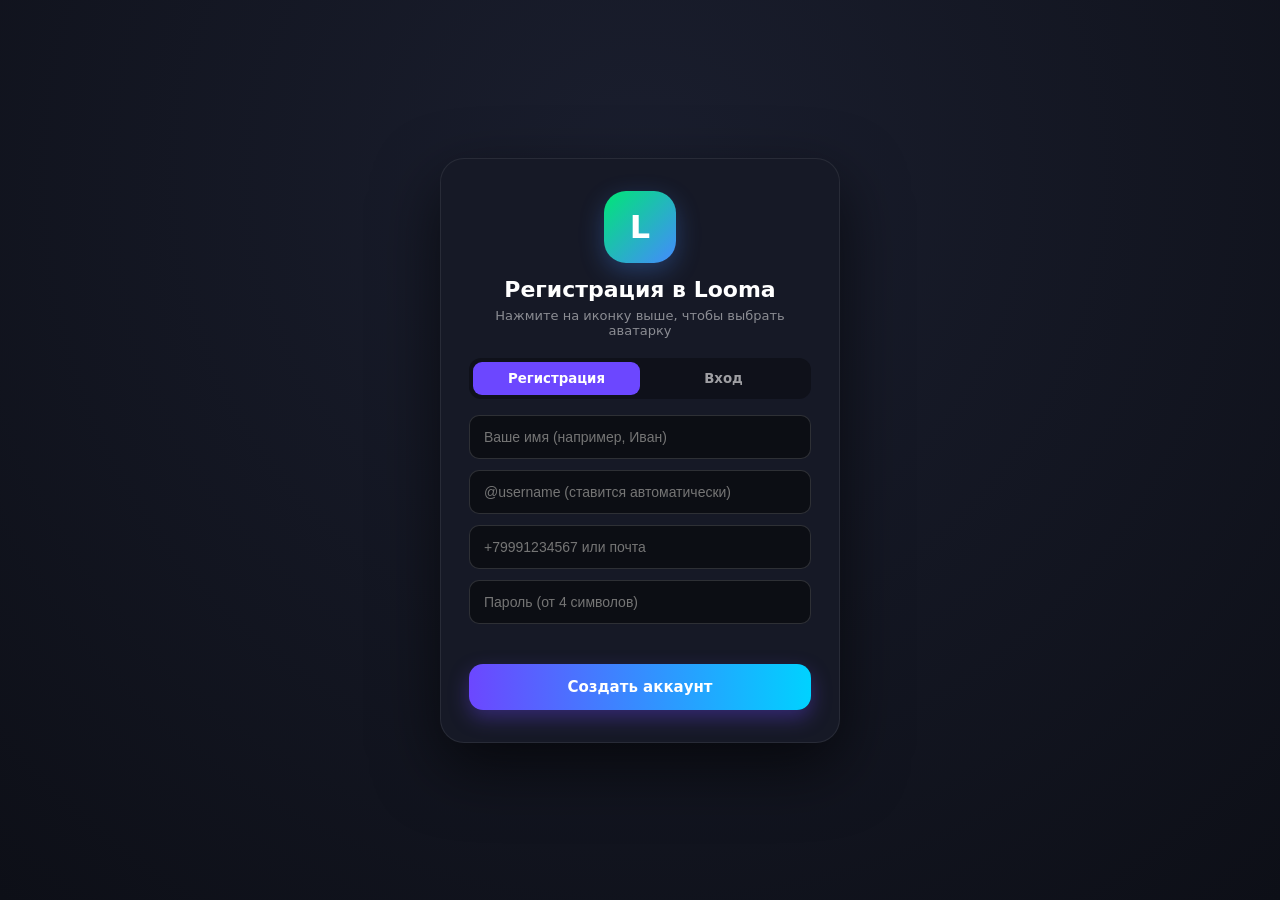
==== commit eb498551: "Update index.html" ====
--- a/index.html
+++ b/index.html
@@ -143,20 +143,37 @@
   if ('serviceWorker' in navigator) {
     navigator.serviceWorker.getRegistrations().then(regs => regs.forEach(r => r.unregister()));
   }
+  (function () {
+    const v = Date.now();
+    const files = [
+      'js/utils/dom.js',
+      'js/utils/format.js',
+      'js/api.js',
+      'js/data/stickers.js',
+      'js/store.js',
+      'js/components/auth.js',
+      'js/components/newchat.js',
+      'js/components/chatlist.js',
+      'js/components/bubbles.js',
+      'js/components/chatview.js',
+      'js/components/inputbar.js',
+      'js/components/infopanel.js',
+      'js/components/settings.js',
+      'js/app.js'
+    ];
+    function loadNext(i) {
+      if (i >= files.length) {
+        if (window.App && App.init && document.readyState !== 'loading') App.init();
+        return;
+      }
+      const s = document.createElement('script');
+      s.src = files[i] + '?v=' + v;
+      s.onload = () => loadNext(i + 1);
+      s.onerror = () => loadNext(i + 1);
+      document.body.appendChild(s);
+    }
+    loadNext(0);
+  })();
 </script>
-<script src="js/utils/dom.js?v=5"></script>
-<script src="js/utils/format.js?v=5"></script>
-<script src="js/api.js?v=5"></script>
-<script src="js/data/stickers.js?v=5"></script>
-<script src="js/store.js?v=5"></script>
-<script src="js/components/auth.js?v=5"></script>
-<script src="js/components/newchat.js?v=5"></script>
-<script src="js/components/chatlist.js?v=5"></script>
-<script src="js/components/bubbles.js?v=5"></script>
-<script src="js/components/chatview.js?v=5"></script>
-<script src="js/components/inputbar.js?v=5"></script>
-<script src="js/components/infopanel.js?v=5"></script>
-<script src="js/components/settings.js?v=5"></script>
-<script src="js/app.js?v=5"></script>
 </body>
 </html>
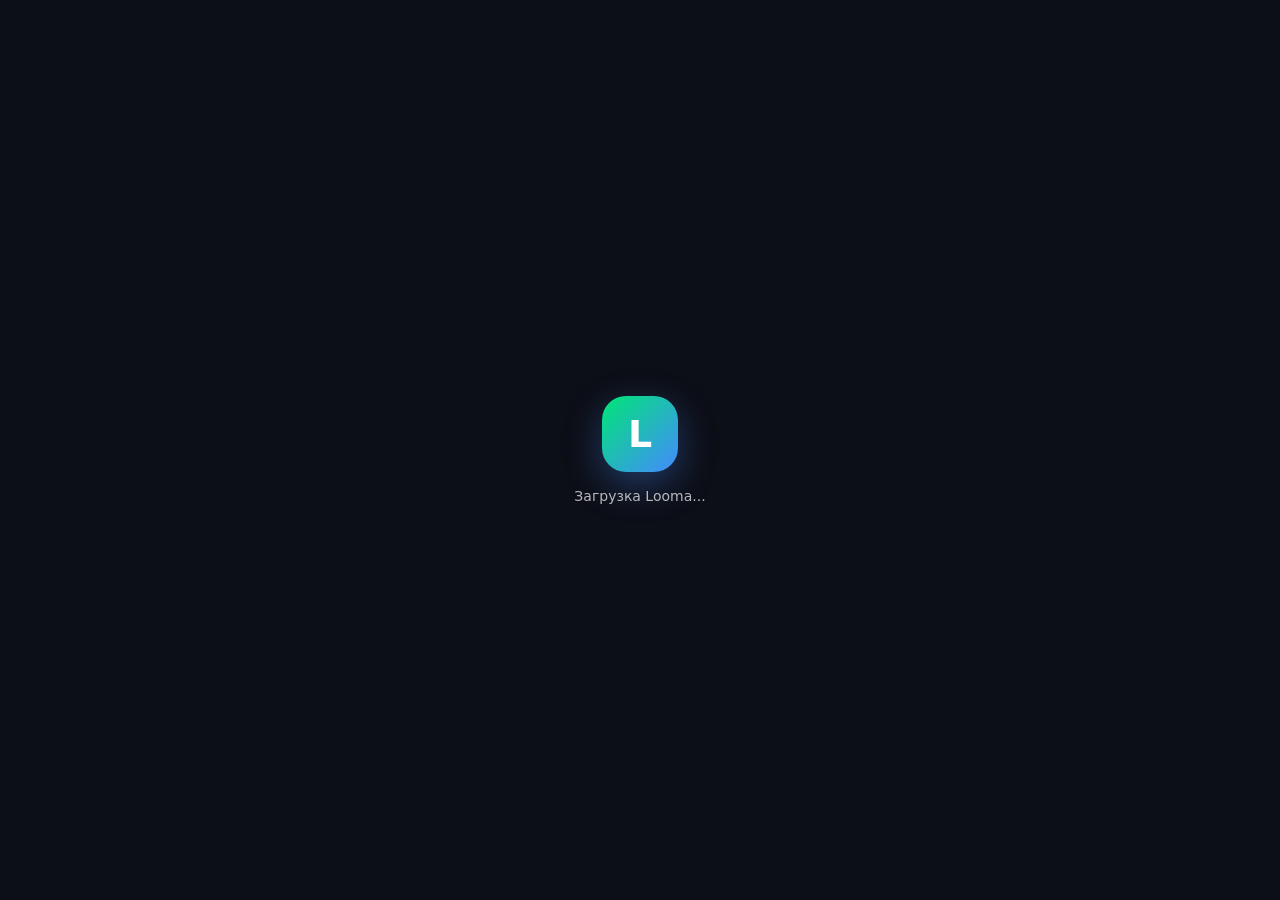
==== commit 15bf3e4c: "Update index.html" ====
--- a/index.html
+++ b/index.html
@@ -58,7 +58,18 @@
     50% { transform: scale(1.06); }
   }
 
-  /* Фикс светлой темы + чёткая обводка названий и карточек чатов */
+  /* Красивый чистый градиентный фон чата вместо тёмной клетки */
+  #chatpane, #msglist, .messages, .chat-body {
+    background-image: none !important;
+  }
+  [data-theme="dark"] #chatpane {
+    background: radial-gradient(circle at 20% 15%, #191d2e 0%, #0f121c 65%, #0b0d14 100%) !important;
+  }
+  [data-theme="light"] #chatpane {
+    background: linear-gradient(160deg, #eef2ff 0%, #f8fafc 55%, #e2e8f0 100%) !important;
+  }
+
+  /* Фикс светлой темы: названия чатов, текст сообщений и пузыри */
   [data-theme="light"] .chat-title,
   [data-theme="light"] .chat-name,
   [data-theme="light"] .row-title,
@@ -72,6 +83,21 @@
   [data-theme="light"] .chat-row {
     background: #ffffff !important;
     border: 1px solid #d1d5db !important;
+    color: #111827 !important;
+  }
+  [data-theme="light"] .bubble,
+  [data-theme="light"] .msg-bubble {
+    color: #111827 !important;
+    border: 1px solid rgba(0, 0, 0, 0.08) !important;
+  }
+  [data-theme="light"] .msg.out .bubble,
+  [data-theme="light"] .bubble.out {
+    background: #e0e7ff !important;
+    color: #111827 !important;
+  }
+  [data-theme="light"] .msg.in .bubble,
+  [data-theme="light"] .bubble.in {
+    background: #ffffff !important;
     color: #111827 !important;
   }
   .chatitem, .chat-row {
@@ -125,7 +151,7 @@
       </div>
     </div>
     <div id="chatlist"></div>
-    <button id="newChatBtn" class="iconbtn fab" title="Новый чат"></button>
+    <button id="newChatBtn" class="iconbtn fab" title="Создать"></button>
   </aside>
 
   <main id="chatpane">
@@ -159,21 +185,18 @@
       'js/components/inputbar.js',
       'js/components/infopanel.js',
       'js/components/settings.js',
-      'js/app.js'
-    ];
-    function loadNext(i) {
-      if (i >= files.length) {
-        if (window.App && App.init && document.readyState !== 'loading') App.init();
-        return;
-      }
-      const s = document.createElement('script');
-      s.src = files[i] + '?v=' + v;
-      s.onload = () => loadNext(i + 1);
-      s.onerror = () => loadNext(i + 1);
-      document.body.appendChild(s);
-    }
-    loadNext(0);
-  })();
-</script>
-</body>
-</html>
+'js/app.js'
+];
+function loadNext(i) {
+if (i >= files.length) {
+if (window.App && App.init && document.readyState !== 'loading') App.init();
+return;
+}
+const s = document.createElement('script');
+s.src = files[i] + '?v=' + v;
+s.onload = () => loadNext(i + 1);
+s.onerror = () => loadNext(i + 1);
+document.body.appendChild(s);
+}
+loadNext(0);
+})();
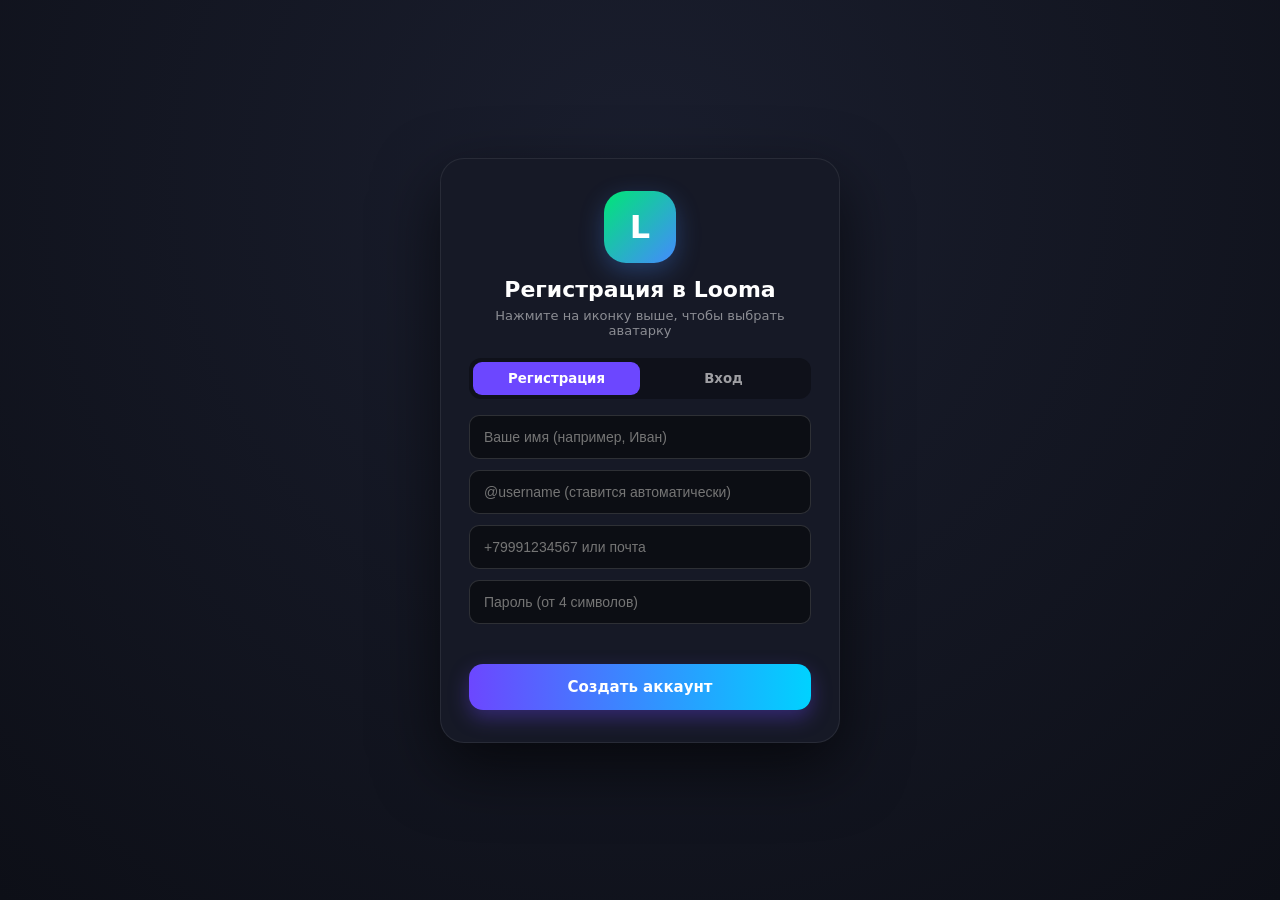
==== commit ac3aca7c: "Update index.html" ====
--- a/index.html
+++ b/index.html
@@ -199,4 +199,8 @@
 document.body.appendChild(s);
 }
 loadNext(0);
-})();
+  })();
+</script>
+</body>
+</html>
+
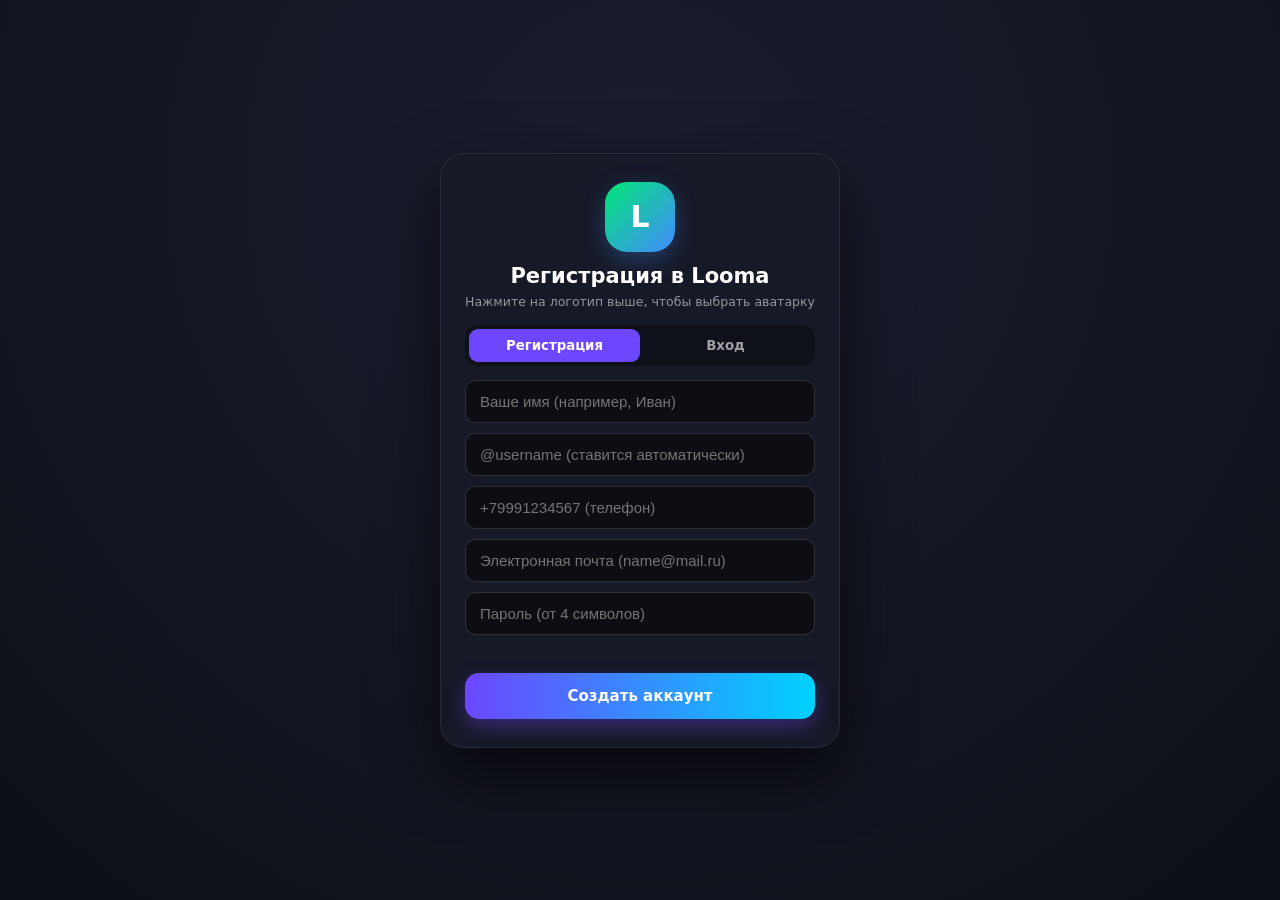
==== commit 3ed319cf: "Update index.html" ====
--- a/index.html
+++ b/index.html
@@ -2,7 +2,7 @@
 <html lang="ru">
 <head>
 <meta charset="UTF-8">
-<meta name="viewport" content="width=device-width, initial-scale=1.0">
+<meta name="viewport" content="width=device-width, initial-scale=1.0, maximum-scale=1.0, user-scalable=no">
 <meta http-equiv="Cache-Control" content="no-cache, no-store, must-revalidate">
 <meta http-equiv="Pragma" content="no-cache">
 <meta http-equiv="Expires" content="0">
@@ -16,99 +16,59 @@
 <link rel="stylesheet" href="css/panels.css">
 <link rel="stylesheet" href="css/auth.css">
 <style>
+  /* Сплэш-экран */
   #loomaSplash {
-    position: fixed;
-    inset: 0;
-    z-index: 10000;
-    background: #0d0f17;
-    display: flex;
-    flex-direction: column;
-    align-items: center;
-    justify-content: center;
-    gap: 16px;
+    position: fixed; inset: 0; z-index: 10000; background: #0d0f17;
+    display: flex; flex-direction: column; align-items: center; justify-content: center; gap: 16px;
     transition: opacity 0.35s ease, visibility 0.35s ease;
   }
-  #loomaSplash.hide {
-    opacity: 0;
-    visibility: hidden;
-    pointer-events: none;
-  }
+  #loomaSplash.hide { opacity: 0; visibility: hidden; pointer-events: none; }
   .looma-splash-logo {
-    width: 76px;
-    height: 76px;
-    border-radius: 24px;
+    width: 76px; height: 76px; border-radius: 24px;
     background: linear-gradient(135deg, #00e676, #448aff);
-    display: flex;
-    align-items: center;
-    justify-content: center;
-    font-size: 38px;
-    font-weight: 800;
-    color: #fff;
-    font-family: system-ui, -apple-system, sans-serif;
+    display: flex; align-items: center; justify-content: center;
+    font-size: 38px; font-weight: 800; color: #fff; font-family: system-ui, sans-serif;
     box-shadow: 0 12px 36px rgba(68, 138, 255, 0.35);
     animation: loomaPulse 1.4s ease-in-out infinite;
   }
-  .looma-splash-text {
-    color: rgba(255, 255, 255, 0.7);
-    font-size: 14px;
-    font-family: system-ui, -apple-system, sans-serif;
-  }
-  @keyframes loomaPulse {
-    0%, 100% { transform: scale(1); }
-    50% { transform: scale(1.06); }
-  }
+  .looma-splash-text { color: rgba(255, 255, 255, 0.7); font-size: 14px; font-family: system-ui, sans-serif; }
+  @keyframes loomaPulse { 0%, 100% { transform: scale(1); } 50% { transform: scale(1.06); } }
 
-  /* Красивый чистый градиентный фон чата вместо тёмной клетки */
-  #chatpane, #msglist, .messages, .chat-body {
-    background-image: none !important;
-  }
-  [data-theme="dark"] #chatpane {
-    background: radial-gradient(circle at 20% 15%, #191d2e 0%, #0f121c 65%, #0b0d14 100%) !important;
-  }
-  [data-theme="light"] #chatpane {
-    background: linear-gradient(160deg, #eef2ff 0%, #f8fafc 55%, #e2e8f0 100%) !important;
-  }
+  /* Анимации */
+  @keyframes msgSlideUp { from { opacity: 0; transform: translateY(10px) scale(0.98); } to { opacity: 1; transform: translateY(0) scale(1); } }
+  @keyframes modalFade { from { opacity: 0; transform: scale(0.94); } to { opacity: 1; transform: scale(1); } }
+  .msg { animation: msgSlideUp 0.22s cubic-bezier(0.2, 0.8, 0.2, 1) forwards; }
+  #modalback.open > div { animation: modalFade 0.2s cubic-bezier(0.2, 0.8, 0.2, 1) forwards; }
+  .iconbtn, button { transition: transform 0.15s ease, background 0.2s ease, opacity 0.2s ease; }
+  .iconbtn:active, button:active { transform: scale(0.93); }
 
-  /* Фикс светлой темы: названия чатов, текст сообщений и пузыри */
-  [data-theme="light"] .chat-title,
-  [data-theme="light"] .chat-name,
-  [data-theme="light"] .row-title,
-  [data-theme="light"] #chatlist .title,
-  [data-theme="light"] #chatlist .name,
-  [data-theme="light"] .chatitem .ctitle {
-    color: #111827 !important;
-    font-weight: 700 !important;
-  }
-  [data-theme="light"] .chatitem,
-  [data-theme="light"] .chat-row {
-    background: #ffffff !important;
-    border: 1px solid #d1d5db !important;
-    color: #111827 !important;
-  }
-  [data-theme="light"] .bubble,
-  [data-theme="light"] .msg-bubble {
-    color: #111827 !important;
-    border: 1px solid rgba(0, 0, 0, 0.08) !important;
-  }
-  [data-theme="light"] .msg.out .bubble,
-  [data-theme="light"] .bubble.out {
-    background: #e0e7ff !important;
-    color: #111827 !important;
-  }
-  [data-theme="light"] .msg.in .bubble,
-  [data-theme="light"] .bubble.in {
-    background: #ffffff !important;
-    color: #111827 !important;
-  }
-  .chatitem, .chat-row {
-    border: 1px solid rgba(130, 140, 160, 0.22) !important;
-    border-radius: 14px !important;
-    margin: 4px 8px !important;
-    transition: border-color 0.2s ease, background 0.2s ease !important;
-  }
-  .chatitem:hover, .chatitem.active,
-  .chat-row:hover, .chat-row.active {
-    border-color: var(--accent, #7c4dff) !important;
+  /* Фикс светлой темы: текст, шапка, меню скрепки */
+  [data-theme="light"] #cheader, [data-theme="light"] #chatsearch { background: #ffffff !important; color: #111827 !important; }
+  [data-theme="light"] #ctitle .name, [data-theme="light"] .chat .name { color: #111827 !important; font-weight: 700 !important; }
+  [data-theme="light"] .chat { background: #ffffff !important; border: 1px solid #d1d5db !important; color: #111827 !important; }
+  [data-theme="light"] #inputbar, [data-theme="light"] #attachmenu, [data-theme="light"] #emojipick { background: #ffffff !important; color: #111827 !important; border-color: #d1d5db !important; }
+  [data-theme="light"] #msgInput { background: #f1f5f9 !important; color: #111827 !important; }
+
+  /* Фикс тёмной темы: панель ввода и меню скрепки */
+  [data-theme="dark"] #inputbar, [data-theme="dark"] #attachmenu, [data-theme="dark"] #emojipick { background: #161926 !important; color: #ffffff !important; border-color: rgba(255,255,255,0.08) !important; }
+  [data-theme="dark"] #msgInput { background: #0f111a !important; color: #ffffff !important; }
+  [data-theme="dark"] #attachmenu button { color: #ffffff !important; }
+  [data-theme="dark"] #attachmenu button:hover { background: rgba(255,255,255,0.08) !important; }
+
+  /* Карточки чатов */
+  .chat { border: 1px solid rgba(130, 140, 160, 0.18) !important; border-radius: 14px !important; margin: 4px 8px !important; transition: border-color 0.2s ease, background 0.2s ease !important; }
+  .chat:hover, .chat.active { border-color: var(--accent, #7c4dff) !important; }
+
+  /* Адаптация под телефон */
+  #app { height: 100dvh !important; }
+  #mobBackBtn { display: none; }
+  @media (max-width: 768px) {
+    #sidebar { width: 100% !important; max-width: 100% !important; }
+    #chatpane { position: fixed !important; inset: 0 !important; z-index: 50 !important; transform: translateX(100%); transition: transform 0.28s cubic-bezier(0.2, 0.8, 0.2, 1); }
+    #chatpane.open { transform: translateX(0); }
+    #mobBackBtn { display: flex !important; }
+    #messages { padding: 12px 10px !important; }
+    .msg { max-width: 82% !important; }
   }
 </style>
 </head>
@@ -117,7 +77,6 @@
   <div class="looma-splash-logo">L</div>
   <div class="looma-splash-text">Загрузка Looma...</div>
 </div>
-
 <svg xmlns="http://w3.org" style="display:none" aria-hidden="true">
   <symbol id="icon-menu" viewBox="0 0 24 24" fill="none" stroke="currentColor" stroke-width="2" stroke-linecap="round"><line x1="3" y1="6" x2="21" y2="6"/><line x1="3" y1="12" x2="21" y2="12"/><line x1="3" y1="18" x2="21" y2="18"/></symbol>
   <symbol id="icon-search" viewBox="0 0 24 24" fill="none" stroke="currentColor" stroke-width="2" stroke-linecap="round"><circle cx="11" cy="11" r="7"/><line x1="21" y1="21" x2="16.5" y2="16.5"/></symbol>
@@ -147,11 +106,11 @@
       <button id="menuBtn" class="iconbtn" title="Меню Looma"></button>
       <div id="searchWrap">
         <span class="sic"></span>
-        <input id="search" placeholder="Поиск" autocomplete="off">
+        <input id="search" placeholder="Поиск по @username или телефону" autocomplete="off">
       </div>
     </div>
     <div id="chatlist"></div>
-    <button id="newChatBtn" class="iconbtn fab" title="Создать"></button>
+    <button id="newChatBtn" class="iconbtn fab" title="Создать группу или канал"></button>
   </aside>
 
   <main id="chatpane">
@@ -169,6 +128,11 @@
   if ('serviceWorker' in navigator) {
     navigator.serviceWorker.getRegistrations().then(regs => regs.forEach(r => r.unregister()));
   }
+  setTimeout(() => {
+    const sp = document.getElementById('loomaSplash');
+    if (sp) sp.classList.add('hide');
+  }, 900);
+
   (function () {
     const v = Date.now();
     const files = [
@@ -185,20 +149,21 @@
       'js/components/inputbar.js',
       'js/components/infopanel.js',
       'js/components/settings.js',
-'js/app.js'
-];
-function loadNext(i) {
-if (i >= files.length) {
-if (window.App && App.init && document.readyState !== 'loading') App.init();
-return;
-}
-const s = document.createElement('script');
-s.src = files[i] + '?v=' + v;
-s.onload = () => loadNext(i + 1);
-s.onerror = () => loadNext(i + 1);
-document.body.appendChild(s);
-}
-loadNext(0);
+      'js/app.js'
+    ];
+    let loaded = 0;
+    files.forEach(src => {
+      const s = document.createElement('script');
+      s.src = src + '?v=' + v;
+      s.async = false; // браузер качает все 14 файлов параллельно, но выполняет строго по порядку!
+      s.onload = s.onerror = () => {
+        loaded++;
+        if (loaded === files.length && window.App && App.init && document.readyState !== 'loading') {
+          App.init();
+        }
+      };
+      document.body.appendChild(s);
+    });
   })();
 </script>
 </body>
--- a/css/chat.css
+++ b/css/chat.css
@@ -1,73 +1,77 @@
-/* ================= chat.css — conversation view ================= */
-#cheader{background:#fff;display:flex;align-items:center;gap:12px;padding:8px 16px;
+/* ================= css/chat.css — Looma Clean Edge-to-Edge Chat ================= */
+#cheader{background:var(--panel);display:flex;align-items:center;gap:12px;padding:10px 16px;
   border-bottom:1px solid var(--border);flex-shrink:0}
 #cheader .avatar{cursor:pointer}
 #ctitle{flex:1;min-width:0;cursor:pointer}
-#ctitle .name{font-weight:700;font-size:16px;white-space:nowrap;overflow:hidden;text-overflow:ellipsis}
+#ctitle .name{font-weight:700;font-size:16px;color:var(--text);white-space:nowrap;overflow:hidden;text-overflow:ellipsis}
 #ctitle .status{font-size:13px;color:var(--accent);white-space:nowrap;overflow:hidden;text-overflow:ellipsis}
 #ctitle .status.typing{font-style:italic}
 #cheader .iconbtn{color:var(--grey)}
 
-/* in-chat search bar (toggled from header) */
-#chatsearch{display:none;align-items:center;gap:8px;background:#fff;padding:8px 16px;
+#chatsearch{display:none;align-items:center;gap:8px;background:var(--panel);padding:8px 16px;
   border-bottom:1px solid var(--border)}
 #chatsearch.open{display:flex}
-#chatsearch input{flex:1;border:none;background:#f1f4f6;border-radius:18px;padding:9px 16px;
+#chatsearch input{flex:1;border:1px solid var(--border);background:var(--bg);color:var(--text);border-radius:18px;padding:9px 16px;
   font-size:14px;outline:none;font-family:inherit}
 #chatsearch .count{font-size:12px;color:var(--grey);white-space:nowrap}
 
-#messages{flex:1;overflow-y:auto;padding:16px 8%;position:relative;background-color:var(--bg);
-  background-image:radial-gradient(#d5dbe2 1px,transparent 1px);background-size:22px 22px}
-#msgsInner{max-width:760px;margin:0 auto;display:flex;flex-direction:column;gap:6px}
-.datebubble{align-self:center;background:#c9d4dc;color:#5a6a78;font-size:12.5px;font-weight:600;
-  padding:5px 14px;border-radius:14px;margin:8px 0}
+/* Чистый градиент без сетки */
+#messages{flex:1;overflow-y:auto;padding:16px 18px;position:relative;
+  background:radial-gradient(circle at 20% 15%, #191d2e 0%, #0f121c 65%, #0b0d14 100%) !important}
+[data-theme="light"] #messages{
+  background:linear-gradient(160deg, #eef2ff 0%, #f8fafc 55%, #e2e8f0 100%) !important}
 
-/* ---------- message bubbles ---------- */
-.msg{max-width:65%;padding:8px 12px 6px;border-radius:var(--radius);font-size:14.5px;line-height:1.45;
-  position:relative;box-shadow:var(--shadow);word-wrap:break-word;overflow-wrap:anywhere}
-.msg.in{background:#fff;align-self:flex-start;border-top-left-radius:3px}
-.msg.out{background:var(--outgoing);align-self:flex-end;border-top-right-radius:3px}
-.msg .sender{font-weight:700;font-size:13.5px;margin-bottom:2px;cursor:pointer}
-.msg .fwd{font-size:12.5px;color:var(--grey);font-style:italic;margin-bottom:4px}
-.msg .body{display:inline;white-space:pre-wrap}
-.msg .meta{display:flex;justify-content:flex-end;align-items:center;gap:4px;font-size:11.5px;
-  color:var(--grey-light);margin-top:4px;float:right;margin-left:10px;user-select:none}
+/* Сообщения у краёв экрана, как в Telegram */
+#msgsInner{width:100%;max-width:100%;margin:0;display:flex;flex-direction:column;gap:8px}
+.datebubble{align-self:center;background:rgba(128,138,160,.2);color:var(--text);font-size:12px;font-weight:600;
+  padding:5px 14px;border-radius:14px;margin:8px 0;border:1px solid var(--border)}
+
+/* Пузыри с обводкой */
+.msg{max-width:65%;padding:9px 13px 7px;border-radius:16px;font-size:14.5px;line-height:1.45;
+  position:relative;box-shadow:0 4px 14px rgba(0,0,0,.12);word-wrap:break-word;overflow-wrap:anywhere}
+
+.msg.in{background:#1b2030;color:#f3f4f6;align-self:flex-start;border-top-left-radius:4px;
+  border:1px solid rgba(255,255,255,.12)}
+[data-theme="light"] .msg.in{background:#ffffff;color:#111827;border:1px solid #cbd5e1}
+
+.msg.out{background:linear-gradient(135deg,#6c47ff,#4f46e5);color:#ffffff;align-self:flex-end;border-top-right-radius:4px;
+  border:1px solid rgba(255,255,255,.22)}
+[data-theme="light"] .msg.out{background:linear-gradient(135deg,#6c47ff,#3b82f6);color:#ffffff;border:1px solid rgba(79,70,229,.35)}
+
+.msg .sender{font-weight:700;font-size:13px;margin-bottom:3px;cursor:pointer}
+.msg .fwd{font-size:12px;opacity:.8;font-style:italic;margin-bottom:4px}
+.msg .body{display:inline;white-space:pre-wrap;color:inherit}
+.msg .meta{display:flex;justify-content:flex-end;align-items:center;gap:4px;font-size:11px;
+  opacity:.75;margin-top:4px;float:right;margin-left:10px;user-select:none}
 .msg .clear{clear:both}
 .msg.hl{outline:2px solid var(--accent);outline-offset:2px}
 
-/* quoted reply inside a bubble */
-.msg .quote{border-left:3px solid var(--accent);background:rgba(86,130,163,.08);border-radius:4px;
+.msg .quote{border-left:3px solid #00e5ff;background:rgba(0,0,0,.15);border-radius:6px;
   padding:6px 10px;margin-bottom:6px;font-size:13px;cursor:pointer}
-.msg .quote .qsender{font-weight:700;color:var(--accent);font-size:12.5px}
-.msg .quote .qtext{color:var(--grey);white-space:nowrap;overflow:hidden;text-overflow:ellipsis}
+.msg .quote .qsender{font-weight:700;font-size:12.5px}
+.msg .quote .qtext{opacity:.85;white-space:nowrap;overflow:hidden;text-overflow:ellipsis}
 
-/* ticks */
-.ticks{font-size:13px;letter-spacing:-2px}
-.ticks.sent{color:var(--grey-light)}
-.ticks.read{color:var(--tick-blue)}
+.ticks{font-size:12.5px;letter-spacing:-2px}
+.ticks.sent{opacity:.8}
+.ticks.read{color:#00e5ff}
 
-/* image message */
-.msg .pic{display:block;max-width:320px;width:100%;border-radius:6px;margin:-2px -2px 4px;cursor:pointer}
-/* file message */
-.msg .file{display:flex;align-items:center;gap:10px;background:rgba(0,0,0,.04);
-  border-radius:8px;padding:10px 12px;margin-bottom:4px;min-width:220px}
-.msg .file .fic{width:42px;height:42px;border-radius:50%;background:var(--accent);color:#fff;
+.msg .pic{display:block;max-width:320px;width:100%;border-radius:10px;margin:0 0 6px;cursor:pointer}
+.msg .file{display:flex;align-items:center;gap:10px;background:rgba(0,0,0,.14);
+  border-radius:10px;padding:10px 12px;margin-bottom:4px;min-width:220px;text-decoration:none;color:inherit}
+.msg .file .fic{width:40px;height:40px;border-radius:50%;background:rgba(255,255,255,.18);color:inherit;
   display:flex;align-items:center;justify-content:center;flex-shrink:0}
 .msg .file .fname{font-weight:600;font-size:13.5px;word-break:break-all}
-.msg .file .fsize{font-size:12px;color:var(--grey-light)}
-/* voice message */
-.msg .voice{display:flex;align-items:center;gap:10px;min-width:230px;padding:4px 0}
-.msg .voice .vplay{width:38px;height:38px;border-radius:50%;background:var(--accent);color:#fff;
+.msg .file .fsize{font-size:11.5px;opacity:.8}
+.msg .voice{display:flex;align-items:center;gap:10px;min-width:220px;padding:4px 0}
+.msg .voice .vplay{width:36px;height:36px;border-radius:50%;background:rgba(255,255,255,.2);color:inherit;
   border:none;cursor:pointer;display:flex;align-items:center;justify-content:center;flex-shrink:0}
-.msg .voice .vwave{display:flex;align-items:center;gap:2px;height:28px;flex:1}
-.msg .voice .vwave i{width:3px;background:var(--accent);border-radius:2px;opacity:.85}
-.msg .voice .vdur{font-size:12px;color:var(--grey-light)}
-/* sticker (big emoji) */
-.msg.stickerbox{background:none;box-shadow:none;padding:0}
+.msg .voice .vwave{display:flex;align-items:center;gap:2px;height:26px;flex:1}
+.msg .voice .vwave i{width:3px;background:currentColor;border-radius:2px;opacity:.85}
+.msg .voice .vdur{font-size:12px;opacity:.85}
+.msg.stickerbox{background:none !important;border:none !important;box-shadow:none !important;padding:0}
 .msg .sticker{font-size:64px;line-height:1}
 
-/* ---------- right-click context menu ---------- */
-.ctxmenu{position:fixed;background:#fff;border-radius:10px;box-shadow:var(--shadow-pop);
+.ctxmenu{position:fixed;background:var(--panel);border:1px solid var(--border);border-radius:12px;box-shadow:0 12px 32px rgba(0,0,0,.35);
   padding:6px 0;min-width:190px;z-index:200}
 .ctxmenu button{display:flex;align-items:center;gap:12px;width:100%;border:none;background:none;
   padding:10px 16px;font-size:14px;cursor:pointer;color:var(--text);text-align:left}
